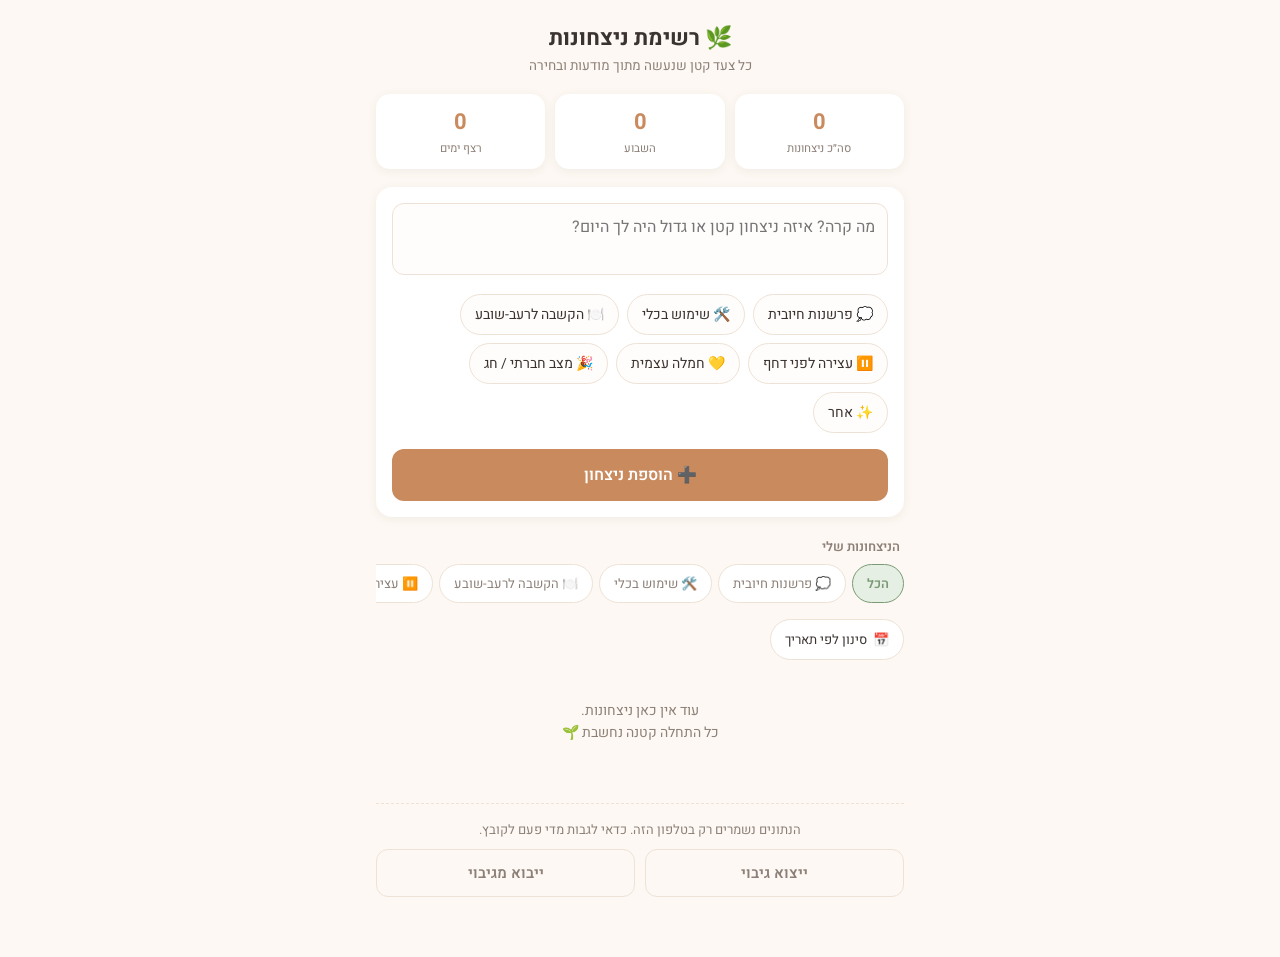
==== nitzahon/index.html @ 180f90ef "אפליקציית רשימת ניצחונות כ-PWA Co-Authored-By: Claude Opus 5.5 <noreply@anthropic.com>" ====
<!DOCTYPE html>
<html lang="he" dir="rtl">
<head>
<meta charset="UTF-8">
<meta name="viewport" content="width=device-width, initial-scale=1.0, viewport-fit=cover">
<meta name="theme-color" content="#fdf8f3">
<title>רשימת ניצחונות</title>
<link rel="manifest" href="manifest.json">
<link rel="icon" href="icons/icon-192.png">
<link rel="apple-touch-icon" href="icons/icon-192.png">
<link rel="stylesheet" href="../fonts/fonts.css">
<link rel="stylesheet" href="style.css">
</head>
<body>

<h1>🌿 רשימת ניצחונות</h1>
<div class="subtitle">כל צעד קטן שנעשה מתוך מודעות ובחירה</div>

<div class="stats" id="stats"></div>

<div class="card">
  <textarea id="entryText" placeholder="מה קרה? איזה ניצחון קטן או גדול היה לך היום?"></textarea>
  <div class="chips" id="catChips"></div>
  <button class="add-btn" id="addBtn" type="button">➕ הוספת ניצחון</button>
</div>

<div class="section-title">הניצחונות שלי</div>
<div class="filter-row" id="filterRow"></div>

<div class="date-filter-bar">
  <div class="date-filter-btn" id="dateFilterToggle">📅 <span id="dateFilterLabel">סינון לפי תאריך</span></div>
  <span id="dateClearWrap"></span>
</div>

<div id="calendarPanel" style="display:none;"></div>

<div id="list" class="empty-state">טוען...</div>

<div class="backup">
  <p>הנתונים נשמרים רק בטלפון הזה. כדאי לגבות מדי פעם לקובץ.</p>
  <div class="row">
    <button id="export-btn" type="button">ייצוא גיבוי</button>
    <button id="import-btn" type="button">ייבוא מגיבוי</button>
  </div>
  <input type="file" id="import-file" accept="application/json,.json" hidden>
</div>

<div class="toast" id="toast"></div>

<script src="db.js"></script>
<script src="app.js"></script>
</body>
</html>
---- fonts/fonts.css ----
/* פונטים מקומיים, כדי שהאפליקציות יעבדו גם בלי אינטרנט */
@font-face {
  font-family: 'Heebo';
  font-style: normal;
  font-display: swap;
  font-weight: 100 900;
  src: url(./heebo-hebrew-wght-normal.woff2) format('woff2');
  unicode-range: U+0307-0308,U+0590-05FF,U+200C-2010,U+20AA,U+25CC,U+FB1D-FB4F;
}
@font-face {
  font-family: 'Heebo';
  font-style: normal;
  font-display: swap;
  font-weight: 100 900;
  src: url(./heebo-latin-wght-normal.woff2) format('woff2');
  unicode-range: U+0000-00FF,U+0131,U+0152-0153,U+02BB-02BC,U+02C6,U+02DA,U+02DC,U+0304,U+0308,U+0329,U+2000-206F,U+20AC,U+2122,U+2191,U+2193,U+2212,U+2215,U+FEFF,U+FFFD;
}
@font-face {
  font-family: 'Frank Ruhl Libre';
  font-style: normal;
  font-display: swap;
  font-weight: 700;
  src: url(./frank-ruhl-libre-hebrew-700-normal.woff2) format('woff2');
  unicode-range: U+0307-0308,U+0590-05FF,U+200C-2010,U+20AA,U+25CC,U+FB1D-FB4F;
}
@font-face {
  font-family: 'Frank Ruhl Libre';
  font-style: normal;
  font-display: swap;
  font-weight: 700;
  src: url(./frank-ruhl-libre-latin-700-normal.woff2) format('woff2');
  unicode-range: U+0000-00FF,U+2000-206F;
}
---- nitzahon/style.css ----
:root {
  --bg: #fdf8f3;
  --card: #ffffff;
  --ink: #3a3330;
  --muted: #8c8078;
  --accent: #c98a5e;
  --accent-soft: #f3e0cf;
  --green: #7a9b76;
  --green-soft: #e6efe3;
  --border: #eee2d6;
  --shadow: 0 2px 10px rgba(120, 90, 60, 0.08);
}
* { box-sizing: border-box; }
html { -webkit-text-size-adjust: 100%; }
body {
  margin: 0 auto;
  font-family: 'Heebo', -apple-system, "Segoe UI", Arial, sans-serif;
  background: var(--bg);
  color: var(--ink);
  padding: calc(16px + env(safe-area-inset-top)) 16px calc(60px + env(safe-area-inset-bottom));
  max-width: 560px;
  -webkit-tap-highlight-color: transparent;
  overscroll-behavior-y: contain;
}
button { font-family: inherit; }
h1 {
  font-size: 22px;
  text-align: center;
  margin: 6px 0 2px;
  font-weight: 700;
}
.subtitle {
  text-align: center;
  color: var(--muted);
  font-size: 13.5px;
  margin-bottom: 18px;
}
.stats {
  display: flex;
  gap: 10px;
  margin-bottom: 18px;
}
.stat-box {
  flex: 1;
  background: var(--card);
  border-radius: 14px;
  padding: 12px 8px;
  text-align: center;
  box-shadow: var(--shadow);
}
.stat-num {
  font-size: 22px;
  font-weight: 700;
  color: var(--accent);
}
.stat-label {
  font-size: 11.5px;
  color: var(--muted);
  margin-top: 2px;
}
.card {
  background: var(--card);
  border-radius: 16px;
  padding: 16px;
  box-shadow: var(--shadow);
  margin-bottom: 16px;
}
textarea {
  width: 100%;
  border: 1px solid var(--border);
  border-radius: 12px;
  padding: 11px 12px;
  font-size: 16px;
  font-family: inherit;
  resize: none;
  min-height: 70px;
  color: var(--ink);
  background: #fffdfb;
  direction: rtl;
}
textarea:focus { outline: 2px solid var(--accent-soft); border-color: var(--accent); }
.chips {
  display: flex;
  flex-wrap: wrap;
  gap: 8px;
  margin: 12px 0;
}
.chip {
  border: 1px solid var(--border);
  background: #fffdfb;
  border-radius: 999px;
  padding: 9px 14px;
  min-height: 40px;
  font-size: 14px;
  cursor: pointer;
  color: var(--ink);
  transition: all .15s;
  user-select: none;
}
.chip.selected {
  background: var(--accent);
  border-color: var(--accent);
  color: white;
}
button.add-btn {
  width: 100%;
  padding: 14px;
  min-height: 50px;
  border: none;
  border-radius: 12px;
  background: var(--accent);
  color: white;
  font-size: 16px;
  font-weight: 600;
  cursor: pointer;
  margin-top: 4px;
}
button.add-btn:active { opacity: 0.85; }
button.add-btn:disabled { background: #d8c9b8; cursor: not-allowed; }

.filter-row {
  display: flex;
  gap: 6px;
  overflow-x: auto;
  padding-bottom: 4px;
  margin-bottom: 12px;
  scrollbar-width: none;
}
.filter-row::-webkit-scrollbar { display: none; }
.filter-chip {
  white-space: nowrap;
  border: 1px solid var(--border);
  background: var(--card);
  border-radius: 999px;
  padding: 9px 14px;
  font-size: 13px;
  cursor: pointer;
  color: var(--muted);
  user-select: none;
}
.filter-chip.active {
  background: var(--green-soft);
  border-color: var(--green);
  color: var(--green);
  font-weight: 600;
}

.date-filter-bar {
  display: flex;
  align-items: center;
  gap: 8px;
  margin-bottom: 10px;
}
.date-filter-btn {
  display: flex;
  align-items: center;
  gap: 6px;
  background: var(--card);
  border: 1px solid var(--border);
  border-radius: 999px;
  padding: 10px 14px;
  font-size: 13px;
  color: var(--ink);
  cursor: pointer;
  user-select: none;
}
.date-filter-btn.active {
  background: var(--accent-soft);
  border-color: var(--accent);
  color: #7a4a26;
  font-weight: 600;
}
.date-clear {
  background: none;
  border: none;
  color: var(--muted);
  font-size: 13px;
  text-decoration: underline;
  cursor: pointer;
  padding: 10px 6px;
}

.calendar-panel {
  background: var(--card);
  border-radius: 14px;
  box-shadow: var(--shadow);
  padding: 14px;
  margin-bottom: 14px;
}
.cal-header {
  display: flex;
  align-items: center;
  justify-content: space-between;
  margin-bottom: 10px;
}
.cal-header button {
  background: var(--bg);
  border: none;
  border-radius: 8px;
  width: 44px;
  height: 44px;
  font-size: 20px;
  cursor: pointer;
  color: var(--accent);
}
.cal-title {
  font-size: 15px;
  font-weight: 600;
}
.cal-grid {
  display: grid;
  grid-template-columns: repeat(7, 1fr);
  gap: 3px;
  text-align: center;
}
.cal-weekday {
  font-size: 11px;
  color: var(--muted);
  padding: 4px 0 6px;
  font-weight: 600;
}
.cal-day {
  padding: 11px 0;
  font-size: 14px;
  border-radius: 8px;
  cursor: pointer;
  color: var(--ink);
  position: relative;
  user-select: none;
}
.cal-day.empty { cursor: default; }
.cal-day.today { font-weight: 700; text-decoration: underline; }
.cal-day.has-entry::after {
  content: '';
  position: absolute;
  bottom: 4px; left: 50%;
  width: 4px; height: 4px; margin-left: -2px;
  border-radius: 50%;
  background: var(--accent);
}
.cal-day.in-range { background: var(--green-soft); }
.cal-day.range-edge { background: var(--green); color: white; font-weight: 700; }
.cal-day.range-edge::after { background: white; }
.cal-hint {
  text-align: center;
  font-size: 12px;
  color: var(--muted);
  margin-top: 10px;
}
.cal-actions {
  display: flex;
  gap: 8px;
  margin-top: 10px;
}
.cal-actions button {
  flex: 1;
  border: none;
  border-radius: 10px;
  padding: 12px;
  font-size: 14px;
  cursor: pointer;
}
.cal-apply { background: var(--accent); color: white; font-weight: 600; }
.cal-cancel { background: var(--bg); color: var(--muted); }

.entry {
  background: var(--card);
  border-radius: 14px;
  padding: 13px 14px;
  box-shadow: var(--shadow);
  margin-bottom: 10px;
  position: relative;
}
.entry-cat {
  display: inline-block;
  font-size: 11.5px;
  background: var(--green-soft);
  color: var(--green);
  padding: 3px 9px;
  border-radius: 999px;
  margin-bottom: 6px;
  font-weight: 600;
}
.entry-text {
  font-size: 15px;
  line-height: 1.5;
  white-space: pre-wrap;
  padding-left: 30px;
}
.entry-date {
  font-size: 12px;
  color: var(--muted);
  margin-top: 6px;
}
.entry-del {
  position: absolute;
  top: 4px;
  left: 4px;
  background: none;
  border: none;
  color: var(--muted);
  font-size: 16px;
  cursor: pointer;
  padding: 12px;
  line-height: 1;
}
.reinforcement {
  margin-top: 10px;
  padding: 9px 11px;
  background: var(--accent-soft);
  border-radius: 10px;
  font-size: 14px;
  line-height: 1.5;
  color: #6b4423;
  display: flex;
  align-items: flex-start;
  gap: 6px;
}
.reinforcement-text { flex: 1; }
.reinforcement-refresh {
  background: none;
  border: none;
  cursor: pointer;
  font-size: 14px;
  opacity: 0.6;
  padding: 2px 6px;
  flex-shrink: 0;
}
.empty-state {
  text-align: center;
  color: var(--muted);
  font-size: 14px;
  padding: 30px 10px;
  line-height: 1.6;
}
.section-title {
  font-size: 13px;
  color: var(--muted);
  margin: 20px 4px 8px 0;
  font-weight: 600;
}

.backup { margin-top: 28px; padding-top: 16px; border-top: 1px dashed var(--border); text-align: center; }
.backup p { font-size: 13px; color: var(--muted); margin: 0 0 10px; line-height: 1.5; }
.backup .row { display: flex; gap: 10px; }
.backup .row button {
  flex: 1; min-height: 48px; border-radius: 12px; font-size: 15px; font-weight: 600;
  background: transparent; color: var(--muted); border: 1px solid var(--border); cursor: pointer;
}
.toast {
  position: fixed; left: 50%; bottom: calc(24px + env(safe-area-inset-bottom));
  transform: translateX(-50%);
  background: var(--ink); color: #fff; font-size: 14px;
  padding: 10px 18px; border-radius: 20px;
  opacity: 0; transition: opacity .2s; pointer-events: none;
  max-width: 90%; text-align: center;
}
.toast.show { opacity: 1; }

@media (max-width: 340px) {
  .stats { gap: 6px; }
  .stat-box { padding: 10px 4px; }
  .stat-num { font-size: 19px; }
  .stat-label { font-size: 10.5px; }
  .cal-day { padding: 9px 0; font-size: 12.5px; }
}
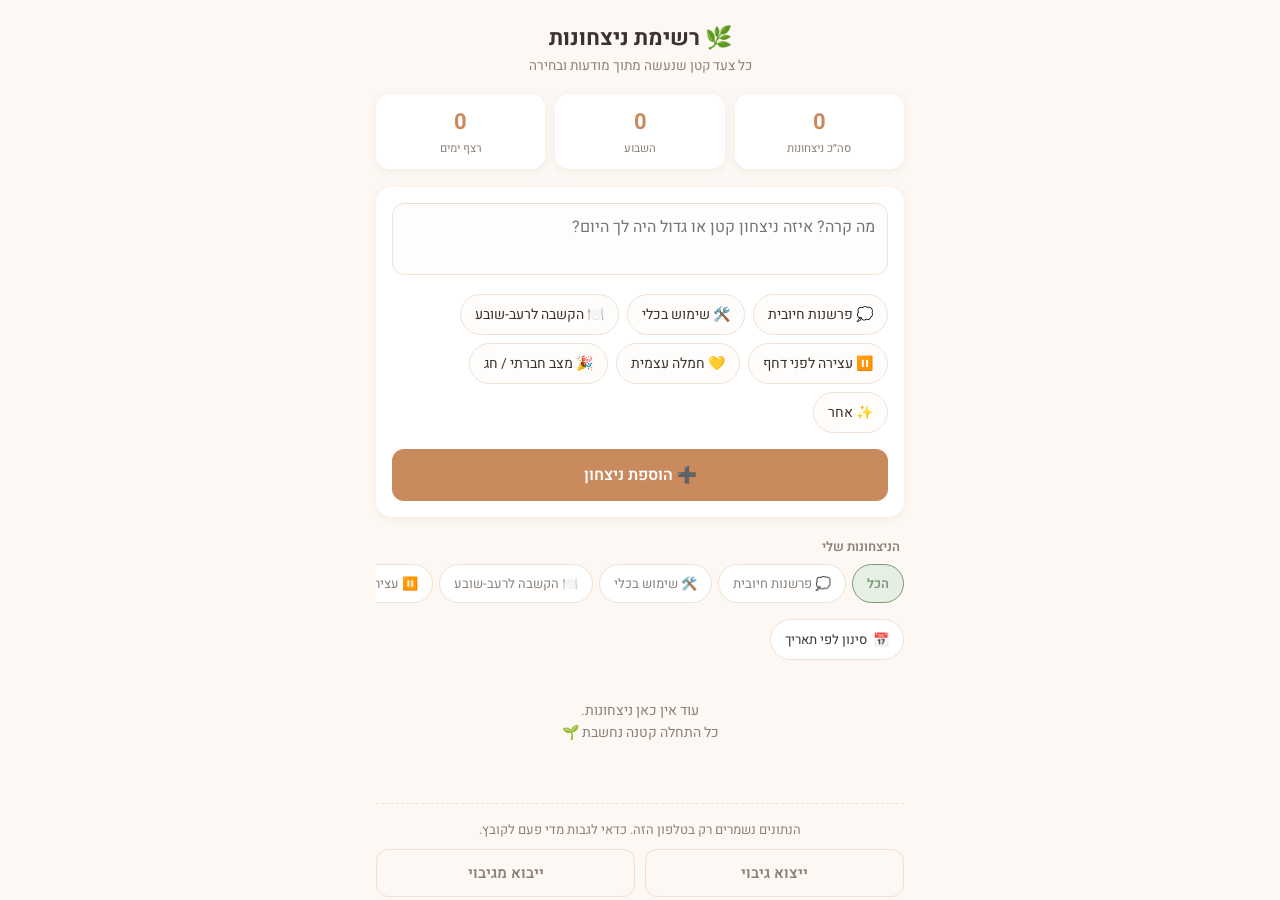
==== commit 82500d03: "העברת רשימת הניצחונות לכתובת חדשה כדי שכרום יאפשר להתקין אותה Co-Authored-By: Claude Opus 5.5 <norep" ====
--- a/nitzahon/index.html
+++ b/nitzahon/index.html
@@ -2,52 +2,24 @@
 <html lang="he" dir="rtl">
 <head>
 <meta charset="UTF-8">
-<meta name="viewport" content="width=device-width, initial-scale=1.0, viewport-fit=cover">
-<meta name="theme-color" content="#fdf8f3">
-<title>רשימת ניצחונות</title>
-<link rel="manifest" href="manifest.json">
-<link rel="icon" href="icons/icon-192.png">
-<link rel="apple-touch-icon" href="icons/icon-192.png">
-<link rel="stylesheet" href="../fonts/fonts.css">
-<link rel="stylesheet" href="style.css">
+<meta name="viewport" content="width=device-width, initial-scale=1.0">
+<title>רשימת ניצחונות עברה</title>
+<meta http-equiv="refresh" content="1;url=../nitzahonot/">
 </head>
-<body>
-
-<h1>🌿 רשימת ניצחונות</h1>
-<div class="subtitle">כל צעד קטן שנעשה מתוך מודעות ובחירה</div>
-
-<div class="stats" id="stats"></div>
-
-<div class="card">
-  <textarea id="entryText" placeholder="מה קרה? איזה ניצחון קטן או גדול היה לך היום?"></textarea>
-  <div class="chips" id="catChips"></div>
-  <button class="add-btn" id="addBtn" type="button">➕ הוספת ניצחון</button>
-</div>
-
-<div class="section-title">הניצחונות שלי</div>
-<div class="filter-row" id="filterRow"></div>
-
-<div class="date-filter-bar">
-  <div class="date-filter-btn" id="dateFilterToggle">📅 <span id="dateFilterLabel">סינון לפי תאריך</span></div>
-  <span id="dateClearWrap"></span>
-</div>
-
-<div id="calendarPanel" style="display:none;"></div>
-
-<div id="list" class="empty-state">טוען...</div>
-
-<div class="backup">
-  <p>הנתונים נשמרים רק בטלפון הזה. כדאי לגבות מדי פעם לקובץ.</p>
-  <div class="row">
-    <button id="export-btn" type="button">ייצוא גיבוי</button>
-    <button id="import-btn" type="button">ייבוא מגיבוי</button>
-  </div>
-  <input type="file" id="import-file" accept="application/json,.json" hidden>
-</div>
-
-<div class="toast" id="toast"></div>
-
-<script src="db.js"></script>
-<script src="app.js"></script>
+<body style="font-family:sans-serif;background:#fdf8f3;color:#3a3330;text-align:center;padding:40px 16px;">
+<p>רשימת הניצחונות עברה לכתובת חדשה...</p>
+<p><a href="../nitzahonot/">לחצי כאן אם זה לא קורה לבד</a></p>
+<script>
+  // מנקה את העותק הישן של הכתובת הזו ומעביר לחדשה
+  (async () => {
+    try {
+      const regs = await navigator.serviceWorker?.getRegistrations() || [];
+      await Promise.all(regs.filter(r => r.scope.endsWith('/nitzahon/')).map(r => r.unregister()));
+      const keys = await caches.keys();
+      await Promise.all(keys.filter(k => /^nitzahon-v\d+$/.test(k)).map(k => caches.delete(k)));
+    } catch (e) {}
+    location.replace('../nitzahonot/');
+  })();
+</script>
 </body>
 </html>
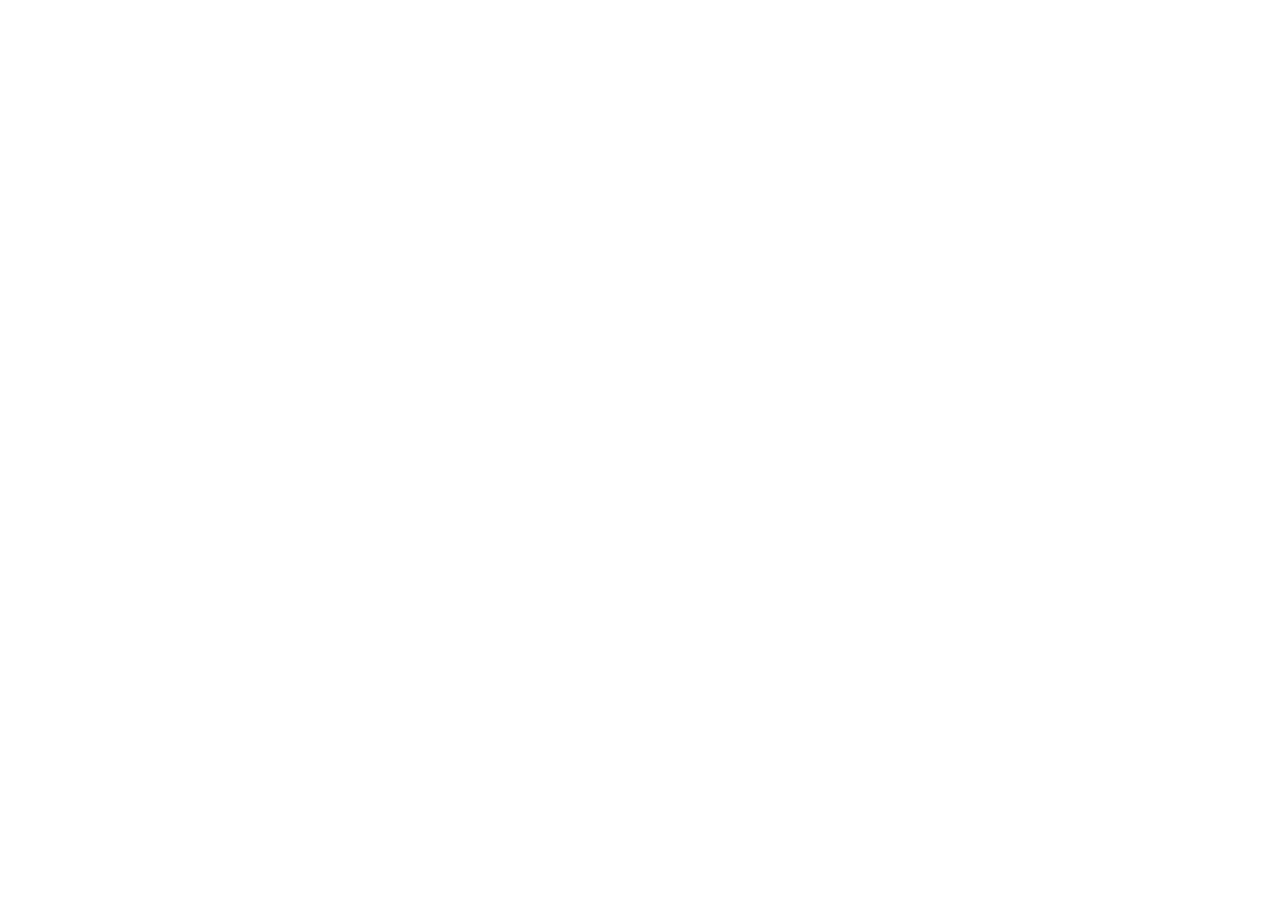
==== commit 9fbd655c: "רשימת הניצחונות עוברת ל-Netlify, אתר נפרד שמאפשר התקנה ליד אפר"ת Co-Authored-By: Claude Opus 5.5 <no" ====
--- a/nitzahon/index.html
+++ b/nitzahon/index.html
@@ -4,11 +4,11 @@
 <meta charset="UTF-8">
 <meta name="viewport" content="width=device-width, initial-scale=1.0">
 <title>רשימת ניצחונות עברה</title>
-<meta http-equiv="refresh" content="1;url=../nitzahonot/">
+<meta http-equiv="refresh" content="1;url=https://bounce-nitzahonot.netlify.app/">
 </head>
 <body style="font-family:sans-serif;background:#fdf8f3;color:#3a3330;text-align:center;padding:40px 16px;">
 <p>רשימת הניצחונות עברה לכתובת חדשה...</p>
-<p><a href="../nitzahonot/">לחצי כאן אם זה לא קורה לבד</a></p>
+<p><a href="https://bounce-nitzahonot.netlify.app/">לחצי כאן אם זה לא קורה לבד</a></p>
 <script>
   // מנקה את העותק הישן של הכתובת הזו ומעביר לחדשה
   (async () => {
@@ -18,7 +18,7 @@
       const keys = await caches.keys();
       await Promise.all(keys.filter(k => /^nitzahon-v\d+$/.test(k)).map(k => caches.delete(k)));
     } catch (e) {}
-    location.replace('../nitzahonot/');
+    location.replace('https://bounce-nitzahonot.netlify.app/');
   })();
 </script>
 </body>
